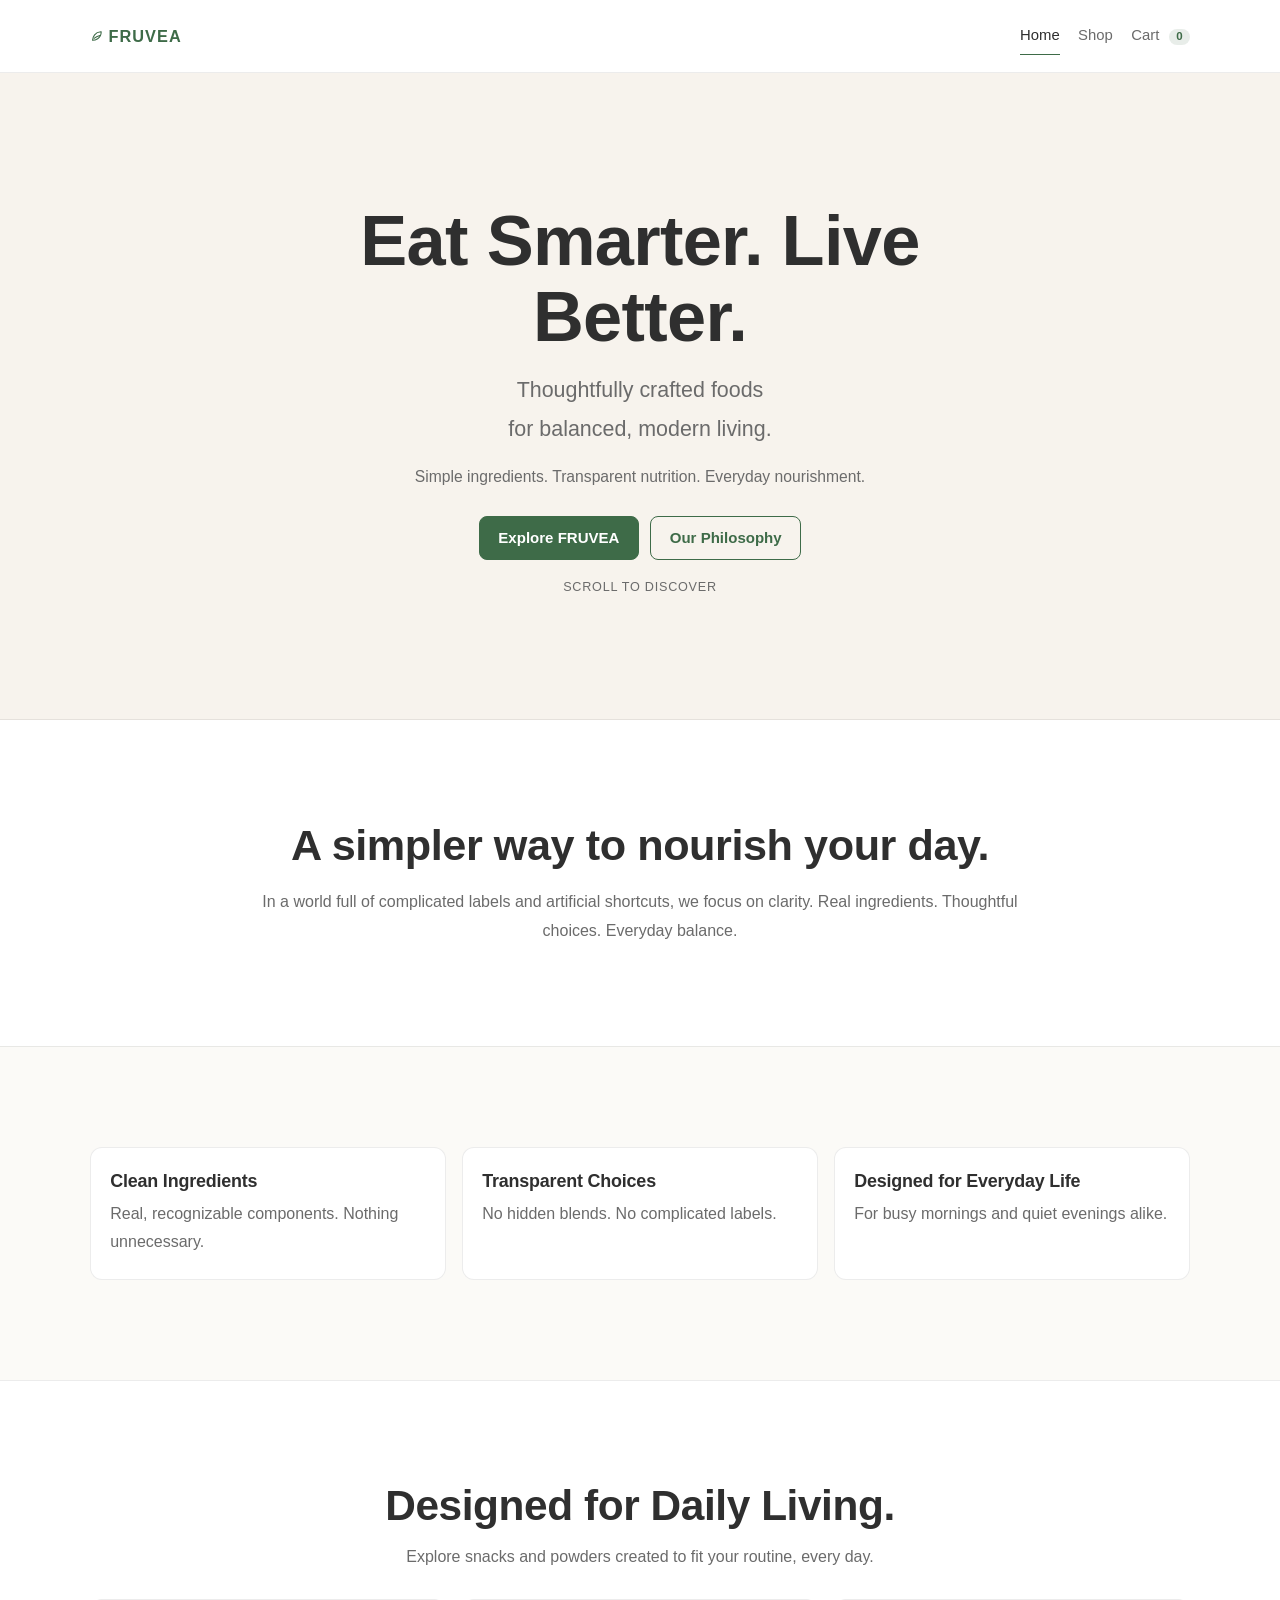
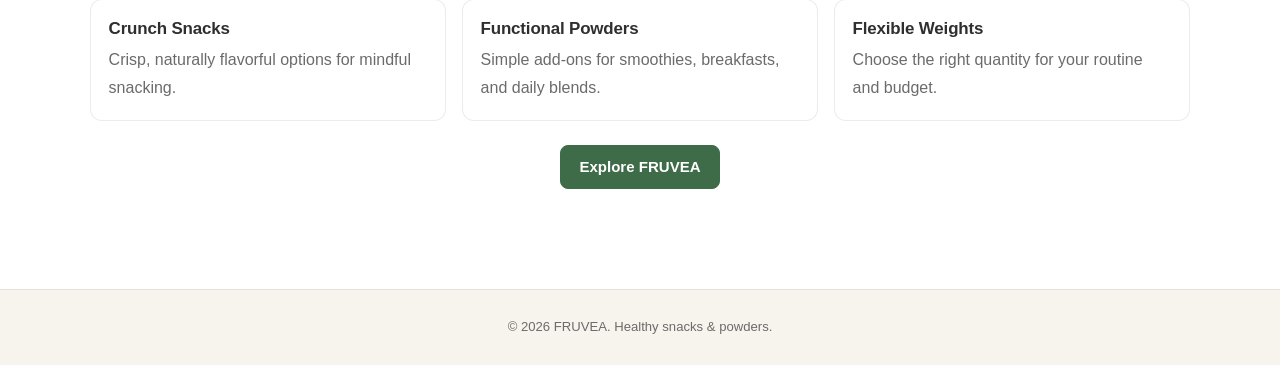
==== index.html @ dc7a6d97 "Added cart system with localStorage, UPI checkout, and WhatsApp order flow" ====
<!DOCTYPE html>
<html lang="en">
<head>
  <meta charset="UTF-8">
  <meta name="viewport" content="width=device-width, initial-scale=1.0">
  <title>FRUVEA | Smart Snacks & Powders</title>
  <link rel="stylesheet" href="css/style.css">
</head>
<body class="home-page">
  <header class="site-header">
    <div class="container header-inner">
      <a class="brand" href="index.html" aria-label="FRUVEA home">
        <div class="logo">
          <svg class="logo-leaf" viewBox="0 0 24 24" aria-hidden="true" focusable="false">
            <path d="M19 5c-5.2.3-8.6 2.3-10.9 5.3-2.6 3.4-3.6 7.5-3.6 9.7 1.8 0 5.7-.6 9.1-2.8 3.8-2.4 6.2-6.3 6.2-12.2z"></path>
            <path d="M7.2 16.5c2.8-2.2 6.2-3.8 10.1-4.9"></path>
          </svg>
          <span class="logo-text">FRUVEA</span>
        </div>
      </a>
      <nav class="site-nav" aria-label="Main navigation">
        <a class="nav-link is-active" href="index.html">Home</a>
        <a class="nav-link" href="shop.html">Shop</a>
        <a class="nav-link" href="cart.html">Cart <span class="cart-count" data-cart-count>0</span></a>
      </nav>
    </div>
  </header>

  <main>
    <section class="home-hero">
      <div class="container home-hero-inner">
        <h1>Eat Smarter. Live Better.</h1>
        <p class="home-hero-subtext">
          Thoughtfully crafted foods
          <br>
          for balanced, modern living.
        </p>
        <p class="home-hero-micro">
          Simple ingredients. Transparent nutrition. Everyday nourishment.
        </p>
        <div class="hero-actions">
          <a class="btn btn-primary" href="shop.html">Explore FRUVEA</a>
          <a class="btn btn-secondary" href="#philosophy">Our Philosophy</a>
        </div>
        <p class="scroll-cue">Scroll to discover</p>
      </div>
    </section>

    <section id="philosophy" class="philosophy-section">
      <div class="container">
        <div class="philosophy-inner">
          <h2>A simpler way to nourish your day.</h2>
          <p>
            In a world full of complicated labels and artificial shortcuts,
            we focus on clarity. Real ingredients. Thoughtful choices.
            Everyday balance.
          </p>
        </div>
      </div>
    </section>

    <section class="pillars-section">
      <div class="container">
        <div class="pillars-grid">
          <article class="pillar-item">
            <h3>Clean Ingredients</h3>
            <p>Real, recognizable components. Nothing unnecessary.</p>
          </article>
          <article class="pillar-item">
            <h3>Transparent Choices</h3>
            <p>No hidden blends. No complicated labels.</p>
          </article>
          <article class="pillar-item">
            <h3>Designed for Everyday Life</h3>
            <p>For busy mornings and quiet evenings alike.</p>
          </article>
        </div>
      </div>
    </section>

    <section class="home-product-preview">
      <div class="container">
        <div class="preview-heading">
          <h2>Designed for Daily Living.</h2>
          <p>Explore snacks and powders created to fit your routine, every day.</p>
        </div>
        <div class="preview-grid">
          <article class="preview-item">
            <h3>Crunch Snacks</h3>
            <p>Crisp, naturally flavorful options for mindful snacking.</p>
          </article>
          <article class="preview-item">
            <h3>Functional Powders</h3>
            <p>Simple add-ons for smoothies, breakfasts, and daily blends.</p>
          </article>
          <article class="preview-item">
            <h3>Flexible Weights</h3>
            <p>Choose the right quantity for your routine and budget.</p>
          </article>
        </div>
        <div class="preview-cta">
          <a class="btn btn-primary" href="shop.html">Explore FRUVEA</a>
        </div>
      </div>
    </section>
  </main>

  <footer class="site-footer">
    <div class="container">
      <p>&copy; 2026 FRUVEA. Healthy snacks & powders.</p>
    </div>
  </footer>
  <script src="js/cart-count.js" defer></script>
</body>
</html>
---- css/style.css ----
:root {
  --primary-green: #3E6B48;
  --accent-orange: #D88C4A;
  --background-soft: #F7F3ED;
  --text-dark: #2F2F2F;
  --text-light: #6B6B6B;
  --max-width: 1100px;
  --section-padding: 100px 20px;

  --surface: #FFFFFF;
  --border-soft: rgba(47, 47, 47, 0.14);
  --border-faint: rgba(47, 47, 47, 0.09);
}

* {
  box-sizing: border-box;
  margin: 0;
  padding: 0;
}

html {
  scroll-behavior: smooth;
}

body {
  background: var(--surface);
  color: var(--text-dark);
  font-family: "Avenir Next", "Nunito Sans", "Segoe UI", sans-serif;
  line-height: 1.72;
}

a {
  color: inherit;
  text-decoration: none;
}

img {
  display: block;
  max-width: 100%;
}

h1,
h2,
h3 {
  color: var(--text-dark);
  font-weight: 600;
  letter-spacing: -0.01em;
  line-height: 1.2;
}

p {
  color: var(--text-light);
}

h1 + p,
h2 + p,
h3 + p {
  margin-top: 0.75rem;
}

.container {
  margin: 0 auto;
  width: min(var(--max-width), calc(100% - 40px));
}

.site-header {
  background: #FFFFFF;
  border-bottom: 1px solid var(--border-faint);
  position: sticky;
  top: 0;
  z-index: 100;
}

.header-inner {
  align-items: center;
  display: flex;
  justify-content: space-between;
  min-height: 72px;
}

.brand {
  align-items: center;
  color: var(--primary-green);
  display: inline-flex;
  flex-shrink: 0;
  white-space: nowrap;
}

.logo {
  align-items: center;
  color: var(--primary-green);
  display: inline-flex;
  gap: 5px;
}

.logo-leaf {
  fill: none;
  height: 0.85em;
  stroke: currentColor;
  stroke-linecap: round;
  stroke-linejoin: round;
  stroke-width: 1.9;
  width: 0.85em;
}

.logo-text {
  color: var(--primary-green);
  font-family: "Avenir Next", "Nunito Sans", "Segoe UI", sans-serif;
  font-size: 1.02rem;
  font-weight: 600;
  letter-spacing: 1px;
  line-height: 1;
}

.site-nav {
  align-items: center;
  display: flex;
  gap: 1.15rem;
  white-space: nowrap;
}

.nav-link {
  color: var(--text-light);
  font-size: 0.93rem;
  font-weight: 500;
  padding: 0.25rem 0;
  position: relative;
  transition: color 0.2s ease;
}

.nav-link::after {
  background: var(--primary-green);
  bottom: -0.16rem;
  content: "";
  height: 1px;
  left: 0;
  position: absolute;
  transform: scaleX(0);
  transform-origin: left;
  transition: transform 0.2s ease;
  width: 100%;
}

.nav-link:hover,
.nav-link.is-active {
  color: var(--text-dark);
}

.nav-link:hover::after,
.nav-link.is-active::after {
  transform: scaleX(1);
}

.cart-count {
  align-items: center;
  background: rgba(62, 107, 72, 0.12);
  border-radius: 999px;
  color: var(--primary-green);
  display: inline-flex;
  font-size: 0.72rem;
  font-weight: 600;
  justify-content: center;
  line-height: 1;
  margin-left: 0.34rem;
  min-width: 1.32rem;
  padding: 0.16rem 0.38rem;
}

.nav-link:hover .cart-count,
.nav-link.is-active .cart-count {
  background: var(--primary-green);
  color: #FFFFFF;
}

.btn {
  align-items: center;
  border: 1px solid transparent;
  border-radius: 8px;
  cursor: pointer;
  display: inline-flex;
  font-size: 0.94rem;
  font-weight: 600;
  justify-content: center;
  line-height: 1.2;
  min-height: 44px;
  padding: 0.7rem 1.15rem;
  transition: background-color 0.2s ease, border-color 0.2s ease, color 0.2s ease;
}

.btn-primary {
  background: var(--primary-green);
  border-color: var(--primary-green);
  color: #FFFFFF;
}

.btn-primary:hover {
  background: #345A3E;
  border-color: #345A3E;
}

.btn-secondary {
  background: transparent;
  border-color: var(--primary-green);
  color: var(--primary-green);
}

.btn-secondary:hover {
  background: rgba(62, 107, 72, 0.08);
}

.btn:focus-visible,
.filter-btn:focus-visible,
.weight-select:focus-visible {
  outline: 2px solid rgba(216, 140, 74, 0.45);
  outline-offset: 2px;
}

.home-page .home-hero,
.home-page .philosophy-section,
.home-page .pillars-section,
.home-page .home-product-preview,
.shop-section,
.product-section {
  padding: var(--section-padding);
}

.home-page .home-hero {
  background: var(--background-soft);
  border-bottom: 1px solid var(--border-faint);
  padding-bottom: 120px;
  padding-top: 130px;
}

.home-page .home-hero-inner {
  margin: 0 auto;
  max-width: 760px;
  text-align: center;
}

.home-page .home-hero h1 {
  font-size: clamp(2.2rem, 6vw, 4.4rem);
  line-height: 1.08;
}

.home-page .home-hero-subtext {
  font-size: clamp(1.04rem, 2.2vw, 1.34rem);
  line-height: 1.8;
  margin: 1rem auto 0;
  max-width: 36ch;
}

.home-page .home-hero-micro {
  font-size: 0.98rem;
  line-height: 1.78;
  margin: 0.95rem auto 0;
  max-width: 58ch;
}

.home-page .hero-actions {
  display: flex;
  gap: 0.72rem;
  justify-content: center;
  margin-top: 1.55rem;
}

.home-page .scroll-cue {
  color: var(--text-light);
  font-size: 0.79rem;
  letter-spacing: 0.06em;
  margin-top: 1.05rem;
  text-transform: uppercase;
}

.home-page .philosophy-section {
  background: #FFFFFF;
}

.home-page .philosophy-inner {
  margin: 0 auto;
  max-width: 760px;
  text-align: center;
}

.home-page .philosophy-inner h2 {
  font-size: clamp(1.7rem, 3.8vw, 2.7rem);
}

.home-page .philosophy-inner p {
  line-height: 1.85;
  margin-top: 0.95rem;
}

.home-page .pillars-section {
  background: #FBFAF7;
  border-top: 1px solid var(--border-faint);
}

.home-page .pillars-grid {
  display: grid;
  gap: 1rem;
  grid-template-columns: 1fr;
}

.home-page .pillar-item {
  background: #FFFFFF;
  border: 1px solid var(--border-faint);
  border-radius: 12px;
  padding: 1.45rem 1.2rem;
}

.home-page .pillar-item h3 {
  font-size: 1.12rem;
}

.home-page .pillar-item p {
  line-height: 1.75;
  margin-top: 0.45rem;
}

.home-page .home-product-preview {
  background: #FFFFFF;
  border-top: 1px solid var(--border-faint);
}

.home-page .preview-heading {
  margin: 0 auto;
  max-width: 720px;
  text-align: center;
}

.home-page .preview-heading h2 {
  font-size: clamp(1.75rem, 4vw, 2.65rem);
}

.home-page .preview-heading p {
  line-height: 1.78;
  margin-top: 0.72rem;
}

.home-page .preview-grid {
  display: grid;
  gap: 1rem;
  margin-top: 1.7rem;
}

.home-page .preview-item {
  background: #FFFFFF;
  border: 1px solid var(--border-faint);
  border-radius: 12px;
  padding: 1.2rem 1.1rem;
}

.home-page .preview-item h3 {
  font-size: 1.06rem;
}

.home-page .preview-item p {
  line-height: 1.72;
  margin-top: 0.42rem;
}

.home-page .preview-cta {
  display: flex;
  justify-content: center;
  margin-top: 1.5rem;
}

.page-hero {
  background: var(--background-soft);
  border-bottom: 1px solid var(--border-faint);
  padding: 80px 20px 56px;
}

.page-hero h1 {
  font-size: clamp(1.95rem, 4vw, 2.85rem);
}

.page-hero p {
  line-height: 1.75;
  margin-top: 0.7rem;
  max-width: 58ch;
}

.shop-section {
  padding-top: 72px;
}

.filter-row {
  display: flex;
  flex-wrap: wrap;
  gap: 0.75rem;
  margin-bottom: 1.9rem;
}

.filter-btn {
  background: #FFFFFF;
  border: 1px solid var(--border-soft);
  border-radius: 8px;
  color: var(--text-dark);
  cursor: pointer;
  font-family: inherit;
  font-size: 0.9rem;
  font-weight: 500;
  min-height: 42px;
  padding: 0.5rem 0.92rem;
  transition: background-color 0.2s ease, border-color 0.2s ease, color 0.2s ease,
    transform 0.2s ease;
}

.filter-btn:hover {
  border-color: rgba(62, 107, 72, 0.36);
  color: var(--primary-green);
  transform: translateY(-1px);
}

.filter-btn.is-active {
  background: var(--primary-green);
  border-color: var(--primary-green);
  color: #FFFFFF;
}

.product-grid {
  display: grid;
  gap: 1.35rem;
  grid-template-columns: 1fr;
}

.product-card {
  background: #FFFFFF;
  border: 1px solid var(--border-faint);
  border-radius: 12px;
  display: flex;
  flex-direction: column;
  overflow: hidden;
  transition: border-color 0.2s ease, transform 0.2s ease;
}

.product-card:hover {
  border-color: rgba(62, 107, 72, 0.28);
  transform: translateY(-2px);
}

.product-card img {
  aspect-ratio: 4 / 3;
  object-fit: cover;
  width: 100%;
}

.product-content {
  display: grid;
  gap: 0.72rem;
  padding: 1.25rem;
}

.product-content .btn {
  justify-self: flex-start;
}

.badge {
  background: rgba(62, 107, 72, 0.12);
  border-radius: 999px;
  color: var(--primary-green);
  display: inline-flex;
  font-size: 0.72rem;
  font-weight: 600;
  justify-self: flex-start;
  letter-spacing: 0.02em;
  padding: 0.22rem 0.56rem;
}

.product-content h2 {
  font-size: 1.16rem;
}

.product-note {
  font-size: 0.94rem;
  line-height: 1.65;
}

.product-section {
  padding-top: 72px;
}

.product-detail-wrap {
  min-height: 260px;
}

.product-detail {
  background: #FFFFFF;
  border: 1px solid var(--border-faint);
  border-radius: 14px;
  display: grid;
  overflow: hidden;
}

.product-detail-image {
  aspect-ratio: 5 / 4;
  object-fit: cover;
  width: 100%;
}

.product-detail-content {
  display: grid;
  gap: 1.05rem;
  padding: 1.8rem;
}

.product-detail-content h1 {
  font-size: clamp(1.65rem, 4vw, 2.3rem);
}

.product-description,
.product-reference {
  line-height: 1.75;
}

.product-reference {
  font-size: 0.92rem;
}

.field-label {
  color: var(--text-dark);
  font-size: 0.92rem;
  font-weight: 600;
}

.weight-select {
  appearance: none;
  background:
    linear-gradient(45deg, transparent 50%, var(--primary-green) 50%) calc(100% - 16px)
      calc(50% + 1px) / 6px 6px no-repeat,
    linear-gradient(135deg, var(--primary-green) 50%, transparent 50%) calc(100% - 11px)
      calc(50% + 1px) / 6px 6px no-repeat,
    #FFFFFF;
  border: 1px solid var(--border-soft);
  border-radius: 8px;
  color: var(--text-dark);
  font: inherit;
  max-width: 240px;
  min-height: 44px;
  padding: 0.58rem 1.95rem 0.58rem 0.72rem;
}

.quantity-input {
  background: #FFFFFF;
  border: 1px solid var(--border-soft);
  border-radius: 8px;
  color: var(--text-dark);
  font: inherit;
  max-width: 120px;
  min-height: 44px;
  padding: 0.58rem 0.72rem;
}

.weight-select:focus {
  border-color: var(--primary-green);
  outline: none;
}

.quantity-input:focus,
.transaction-input:focus,
.cart-qty-input:focus {
  border-color: var(--primary-green);
  outline: none;
}

.price {
  align-items: center;
  background: rgba(62, 107, 72, 0.1);
  border-radius: 8px;
  color: var(--primary-green);
  display: inline-flex;
  font-size: 1.06rem;
  font-weight: 600;
  justify-self: flex-start;
  margin: 0.35rem 0;
  padding: 0.42rem 0.7rem;
}

.detail-row {
  display: flex;
  flex-wrap: wrap;
  gap: 0.7rem;
  margin-top: 0.15rem;
}

.cart-feedback {
  color: var(--primary-green);
  font-size: 0.84rem;
  min-height: 1.2rem;
}

.empty-state,
.error-state {
  background: #FFFFFF;
  border: 1px dashed var(--border-soft);
  border-radius: 12px;
  color: var(--text-light);
  display: grid;
  gap: 0.9rem;
  padding: 1.25rem;
}

.cart-section {
  padding: 72px 20px 100px;
}

.cart-layout {
  display: grid;
  gap: 1rem;
}

.cart-items {
  display: grid;
  gap: 1rem;
}

.cart-item {
  background: #FFFFFF;
  border: 1px solid var(--border-faint);
  border-radius: 12px;
  display: grid;
  gap: 1rem;
  padding: 1.2rem;
}

.cart-item-info h3 {
  font-size: 1.1rem;
}

.cart-item-info p {
  line-height: 1.68;
  margin-top: 0.34rem;
}

.cart-item-controls {
  display: grid;
  gap: 0.62rem;
  justify-items: flex-start;
}

.cart-qty-input {
  background: #FFFFFF;
  border: 1px solid var(--border-soft);
  border-radius: 8px;
  color: var(--text-dark);
  font: inherit;
  min-height: 42px;
  padding: 0.5rem 0.66rem;
  width: 96px;
}

.cart-item-total {
  color: var(--text-dark);
}

.cart-remove-btn {
  min-height: 40px;
}

.cart-summary-card {
  background: #FFFFFF;
  border: 1px solid var(--border-faint);
  border-radius: 12px;
  display: grid;
  gap: 0.95rem;
  padding: 1.2rem;
}

.cart-summary-card h2 {
  font-size: 1.2rem;
}

.summary-row {
  align-items: center;
  color: var(--text-dark);
  display: flex;
  justify-content: space-between;
}

.total-row {
  border-top: 1px solid var(--border-faint);
  margin-top: 0.2rem;
  padding-top: 0.8rem;
}

.payment-section {
  border-top: 1px solid var(--border-faint);
  display: grid;
  gap: 0.74rem;
  margin-top: 0.1rem;
  padding-top: 0.9rem;
}

.payment-section h3 {
  font-size: 1.05rem;
}

.amount-to-pay strong,
.upi-id-line span {
  color: var(--primary-green);
}

.transaction-input {
  background: #FFFFFF;
  border: 1px solid var(--border-soft);
  border-radius: 8px;
  color: var(--text-dark);
  font: inherit;
  min-height: 44px;
  padding: 0.58rem 0.72rem;
  width: 100%;
}

.payment-actions {
  display: grid;
  gap: 0.62rem;
}

.payment-feedback {
  color: var(--primary-green);
  font-size: 0.84rem;
  min-height: 1.2rem;
}

.site-footer {
  background: var(--background-soft);
  border-top: 1px solid var(--border-faint);
  padding: 26px 0;
}

.site-footer p {
  color: var(--text-light);
  font-size: 0.82rem;
  text-align: center;
}

@media (min-width: 760px) {
  .home-page .pillars-grid,
  .home-page .preview-grid {
    grid-template-columns: repeat(3, minmax(0, 1fr));
  }

  .product-grid {
    grid-template-columns: repeat(2, minmax(0, 1fr));
  }
}

@media (min-width: 980px) {
  .product-grid {
    grid-template-columns: repeat(3, minmax(0, 1fr));
  }

  .product-detail {
    grid-template-columns: 1fr 1fr;
  }

  .product-detail-image {
    aspect-ratio: auto;
    height: 100%;
  }

  .cart-layout {
    align-items: start;
    grid-template-columns: minmax(0, 1.55fr) minmax(280px, 1fr);
  }

  .cart-summary-card {
    position: sticky;
    top: 88px;
  }
}

@media (max-width: 760px) {
  .header-inner {
    min-height: 68px;
  }

  .site-nav {
    gap: 0.64rem;
  }

  .nav-link {
    font-size: 0.89rem;
  }

  .cart-count {
    margin-left: 0.24rem;
    min-width: 1.22rem;
    padding: 0.14rem 0.3rem;
  }

  .home-page .home-hero {
    padding-bottom: 92px;
    padding-top: 108px;
  }

  .home-page .hero-actions {
    align-items: stretch;
    flex-direction: column;
  }

  .home-page .hero-actions .btn {
    width: 100%;
  }

  .page-hero {
    padding-bottom: 44px;
    padding-top: 68px;
  }

  .filter-row {
    flex-wrap: nowrap;
    overflow-x: auto;
    padding-bottom: 0.2rem;
  }

  .filter-btn {
    white-space: nowrap;
  }

  .detail-row {
    flex-direction: column;
  }

  .detail-row .btn {
    width: 100%;
  }

  .weight-select {
    max-width: 100%;
    width: 100%;
  }

  .quantity-input {
    max-width: 100%;
    width: 100%;
  }

  .cart-section {
    padding-bottom: 82px;
    padding-top: 58px;
  }
}

@media (prefers-reduced-motion: reduce) {
  *,
  *::before,
  *::after {
    animation: none !important;
    scroll-behavior: auto !important;
    transition-duration: 0.01ms !important;
    transition-delay: 0ms !important;
  }
}
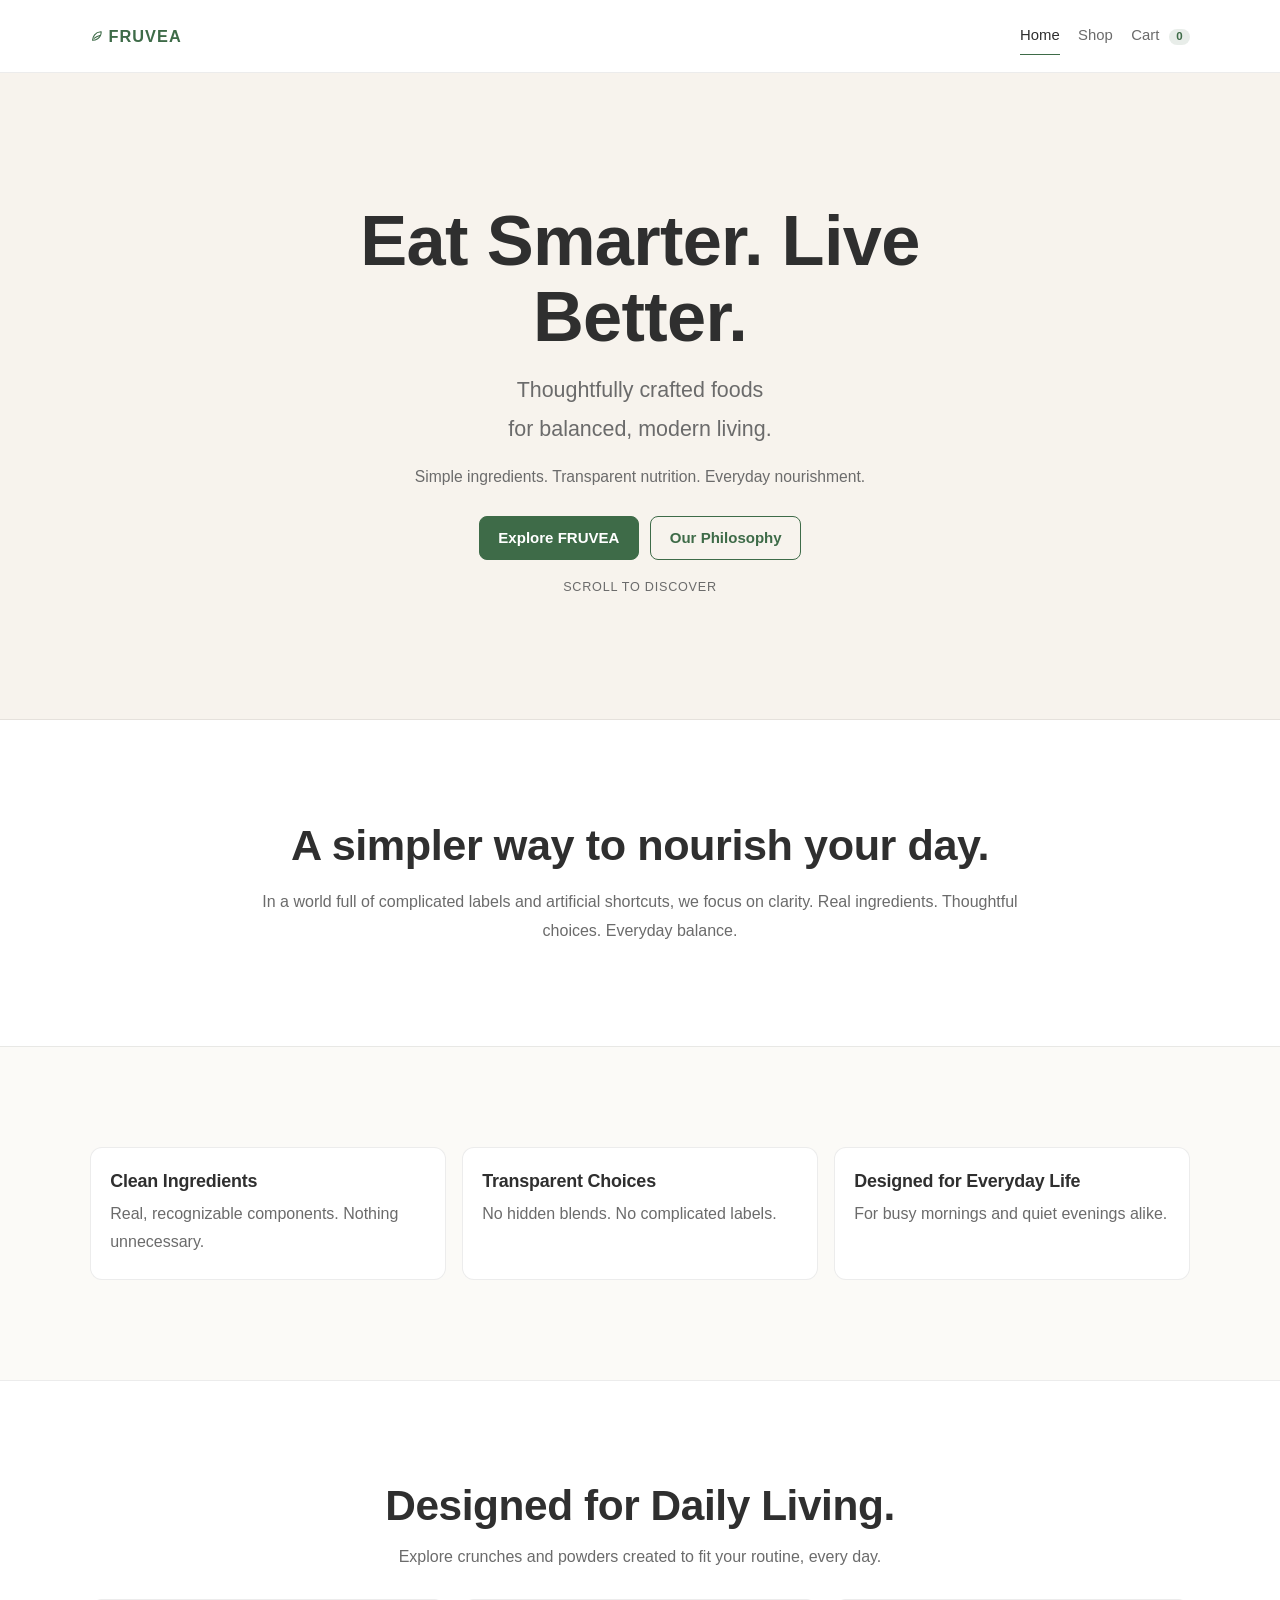
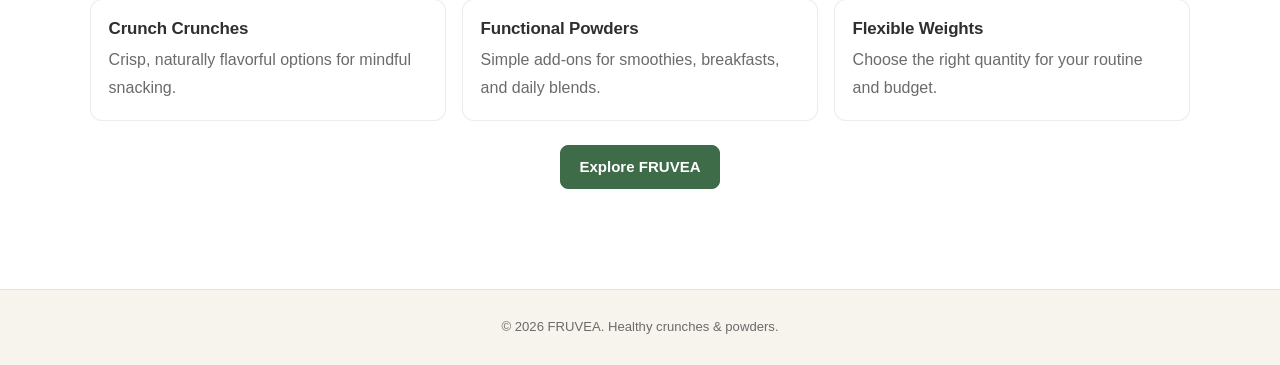
==== commit 4630492e: "Changed snacks to crunches" ====
--- a/index.html
+++ b/index.html
@@ -3,7 +3,7 @@
 <head>
   <meta charset="UTF-8">
   <meta name="viewport" content="width=device-width, initial-scale=1.0">
-  <title>FRUVEA | Smart Snacks & Powders</title>
+  <title>FRUVEA | Smart Crunches & Powders</title>
   <link rel="stylesheet" href="css/style.css">
 </head>
 <body class="home-page">
@@ -82,11 +82,11 @@
       <div class="container">
         <div class="preview-heading">
           <h2>Designed for Daily Living.</h2>
-          <p>Explore snacks and powders created to fit your routine, every day.</p>
+          <p>Explore crunches and powders created to fit your routine, every day.</p>
         </div>
         <div class="preview-grid">
           <article class="preview-item">
-            <h3>Crunch Snacks</h3>
+            <h3>Crunch Crunches</h3>
             <p>Crisp, naturally flavorful options for mindful snacking.</p>
           </article>
           <article class="preview-item">
@@ -107,9 +107,33 @@
 
   <footer class="site-footer">
     <div class="container">
-      <p>&copy; 2026 FRUVEA. Healthy snacks & powders.</p>
+      <p>&copy; 2026 FRUVEA. Healthy crunches & powders.</p>
     </div>
   </footer>
+  <div id="payment-return-overlay" class="payment-return-overlay" hidden>
+    <div class="payment-return-modal" role="dialog" aria-modal="true" aria-labelledby="payment-return-title">
+      <button id="payment-return-close" class="payment-return-close" type="button" aria-label="Close payment confirmation">X</button>
+      <h2 id="payment-return-title">Payment Confirmation</h2>
+      <p>Have you completed the payment?</p>
+      <div id="payment-return-actions" class="payment-return-actions">
+        <button id="payment-return-yes" class="btn btn-primary" type="button">Yes, I Paid</button>
+        <button id="payment-return-issue" class="btn btn-secondary" type="button">Payment Not Working</button>
+        <button id="payment-return-cod" class="btn btn-secondary" type="button">Switch to Cash on Delivery</button>
+      </div>
+      <section id="payment-verification-section" class="payment-verification-section" hidden>
+        <form id="payment-verification-form" class="payment-verification-form">
+          <label class="field-label" for="utr-transaction-id">UTR / Transaction ID</label>
+          <input id="utr-transaction-id" class="payment-verification-input" type="text" required placeholder="Enter UTR / Transaction ID">
+
+          <label class="field-label" for="payment-screenshot">Payment Screenshot (optional)</label>
+          <input id="payment-screenshot" class="payment-screenshot-input" type="file" accept="image/*">
+
+          <button id="payment-verification-submit" class="btn btn-primary" type="submit">Submit</button>
+        </form>
+      </section>
+    </div>
+  </div>
   <script src="js/cart-count.js" defer></script>
+  <script src="js/payment-return-popup.js" defer></script>
 </body>
 </html>
--- a/css/style.css
+++ b/css/style.css
@@ -493,6 +493,71 @@
   overflow: hidden;
 }
 
+.product-detail-media {
+  background: #FBFAF7;
+  display: grid;
+  padding: 1.6rem;
+}
+
+.product-gallery {
+  display: grid;
+  gap: 0.9rem;
+}
+
+.product-gallery-main {
+  background: #FFFFFF;
+  border: 1px solid var(--border-faint);
+  border-radius: 16px;
+  display: grid;
+  min-height: 280px;
+  padding: 1rem;
+  place-items: center;
+}
+
+.product-gallery-image {
+  max-height: 420px;
+  object-fit: contain;
+  width: 100%;
+}
+
+.product-gallery-thumbs {
+  display: grid;
+  gap: 0.65rem;
+  grid-template-columns: repeat(auto-fit, minmax(72px, 1fr));
+}
+
+.thumb-btn {
+  background: #FFFFFF;
+  border: 1px solid var(--border-faint);
+  border-radius: 12px;
+  cursor: pointer;
+  display: grid;
+  padding: 0.45rem;
+  place-items: center;
+  transition: border-color 0.2s ease, box-shadow 0.2s ease, transform 0.2s ease;
+}
+
+.thumb-btn:hover {
+  border-color: rgba(62, 107, 72, 0.35);
+  transform: translateY(-1px);
+}
+
+.thumb-btn.is-active {
+  border-color: rgba(62, 107, 72, 0.65);
+  box-shadow: 0 6px 16px rgba(62, 107, 72, 0.18);
+}
+
+.thumb-btn:focus-visible {
+  outline: 2px solid rgba(216, 140, 74, 0.45);
+  outline-offset: 2px;
+}
+
+.thumb-image {
+  aspect-ratio: 1 / 1;
+  object-fit: contain;
+  width: 100%;
+}
+
 .product-detail-image {
   aspect-ratio: 5 / 4;
   object-fit: cover;
@@ -558,7 +623,6 @@
 }
 
 .quantity-input:focus,
-.transaction-input:focus,
 .cart-qty-input:focus {
   border-color: var(--primary-green);
   outline: none;
@@ -701,7 +765,48 @@
   color: var(--primary-green);
 }
 
-.transaction-input {
+.payment-helper {
+  font-size: 0.84rem;
+}
+
+.qr-fallback {
+  background: #FBFAF7;
+  border: 1px solid var(--border-faint);
+  border-radius: 10px;
+  display: grid;
+  gap: 0.45rem;
+  justify-items: center;
+  padding: 0.9rem;
+}
+
+.upi-qr-image {
+  border: 1px solid var(--border-faint);
+  border-radius: 8px;
+  max-width: 180px;
+  width: min(100%, 180px);
+}
+
+.qr-note {
+  font-size: 0.8rem;
+  margin-top: 0;
+  text-align: center;
+}
+
+.payment-actions {
+  display: grid;
+  gap: 0.62rem;
+}
+
+.checkout-form {
+  border-top: 1px solid var(--border-faint);
+  display: grid;
+  gap: 0.62rem;
+  margin-top: 0.2rem;
+  padding-top: 0.9rem;
+}
+
+.checkout-input,
+.checkout-textarea {
   background: #FFFFFF;
   border: 1px solid var(--border-soft);
   border-radius: 8px;
@@ -712,9 +817,37 @@
   width: 100%;
 }
 
-.payment-actions {
-  display: grid;
-  gap: 0.62rem;
+.checkout-textarea {
+  min-height: 96px;
+  resize: vertical;
+}
+
+.checkout-input:focus,
+.checkout-textarea:focus {
+  border-color: var(--primary-green);
+  outline: none;
+}
+
+.payment-method-group {
+  border: 0;
+  display: grid;
+  gap: 0.38rem;
+  margin: 0.2rem 0 0;
+  padding: 0;
+}
+
+.payment-method-option {
+  align-items: center;
+  display: inline-flex;
+  gap: 0.45rem;
+}
+
+.clear-cart-option {
+  align-items: center;
+  color: var(--text-light);
+  display: inline-flex;
+  font-size: 0.9rem;
+  gap: 0.45rem;
 }
 
 .payment-feedback {
@@ -723,6 +856,132 @@
   min-height: 1.2rem;
 }
 
+.payment-return-overlay[hidden] {
+  display: none;
+}
+
+.payment-return-overlay {
+  align-items: center;
+  backdrop-filter: blur(2px);
+  background: rgba(47, 47, 47, 0.45);
+  display: none;
+  inset: 0;
+  justify-content: center;
+  padding: 20px;
+  position: fixed;
+  z-index: 220;
+}
+
+.payment-return-overlay.is-visible {
+  display: flex;
+}
+
+.payment-return-modal {
+  background: #FFFFFF;
+  border: 1px solid var(--border-faint);
+  border-radius: 14px;
+  box-shadow: 0 18px 42px rgba(47, 47, 47, 0.16);
+  display: grid;
+  gap: 0.88rem;
+  max-width: 420px;
+  padding: 1.2rem;
+  position: relative;
+  width: min(100%, 420px);
+}
+
+.payment-return-modal h2 {
+  font-size: 1.2rem;
+  padding-right: 1.8rem;
+}
+
+.payment-return-modal p {
+  line-height: 1.65;
+  margin-top: 0;
+}
+
+.payment-return-actions {
+  display: grid;
+  gap: 0.62rem;
+}
+
+.payment-return-actions .btn {
+  width: 100%;
+}
+
+.payment-return-close {
+  align-items: center;
+  background: transparent;
+  border: 1px solid transparent;
+  border-radius: 999px;
+  color: var(--text-light);
+  cursor: pointer;
+  display: inline-flex;
+  font-size: 0.9rem;
+  font-weight: 600;
+  height: 26px;
+  justify-content: center;
+  line-height: 1;
+  padding: 0;
+  position: absolute;
+  right: 0.72rem;
+  top: 0.72rem;
+  transition: background-color 0.2s ease, color 0.2s ease;
+  width: 26px;
+}
+
+.payment-return-close:hover {
+  background: rgba(47, 47, 47, 0.08);
+  color: var(--text-dark);
+}
+
+.payment-return-close:focus-visible {
+  outline: 2px solid rgba(216, 140, 74, 0.45);
+  outline-offset: 2px;
+}
+
+.payment-verification-section[hidden] {
+  display: none;
+}
+
+.payment-verification-section {
+  border-top: 1px solid var(--border-faint);
+  margin-top: 0.2rem;
+  padding-top: 0.9rem;
+}
+
+.payment-verification-form {
+  display: grid;
+  gap: 0.62rem;
+}
+
+.payment-verification-input,
+.payment-screenshot-input {
+  background: #FFFFFF;
+  border: 1px solid var(--border-soft);
+  border-radius: 8px;
+  color: var(--text-dark);
+  font: inherit;
+  min-height: 44px;
+  padding: 0.58rem 0.72rem;
+  width: 100%;
+}
+
+.payment-screenshot-input {
+  font-size: 0.9rem;
+  padding: 0.48rem 0.62rem;
+}
+
+.payment-verification-input:focus,
+.payment-screenshot-input:focus {
+  border-color: var(--primary-green);
+  outline: none;
+}
+
+.payment-verification-form .btn {
+  margin-top: 0.2rem;
+  width: 100%;
+}
+
 .site-footer {
   background: var(--background-soft);
   border-top: 1px solid var(--border-faint);
@@ -755,6 +1014,10 @@
     grid-template-columns: 1fr 1fr;
   }
 
+  .product-detail-media {
+    padding: 2rem;
+  }
+
   .product-detail-image {
     aspect-ratio: auto;
     height: 100%;
@@ -837,9 +1100,18 @@
     width: 100%;
   }
 
+  .product-detail-media {
+    padding: 1.2rem;
+  }
+
   .cart-section {
     padding-bottom: 82px;
     padding-top: 58px;
+  }
+
+  .payment-return-modal {
+    border-radius: 12px;
+    padding: 1rem;
   }
 }
 
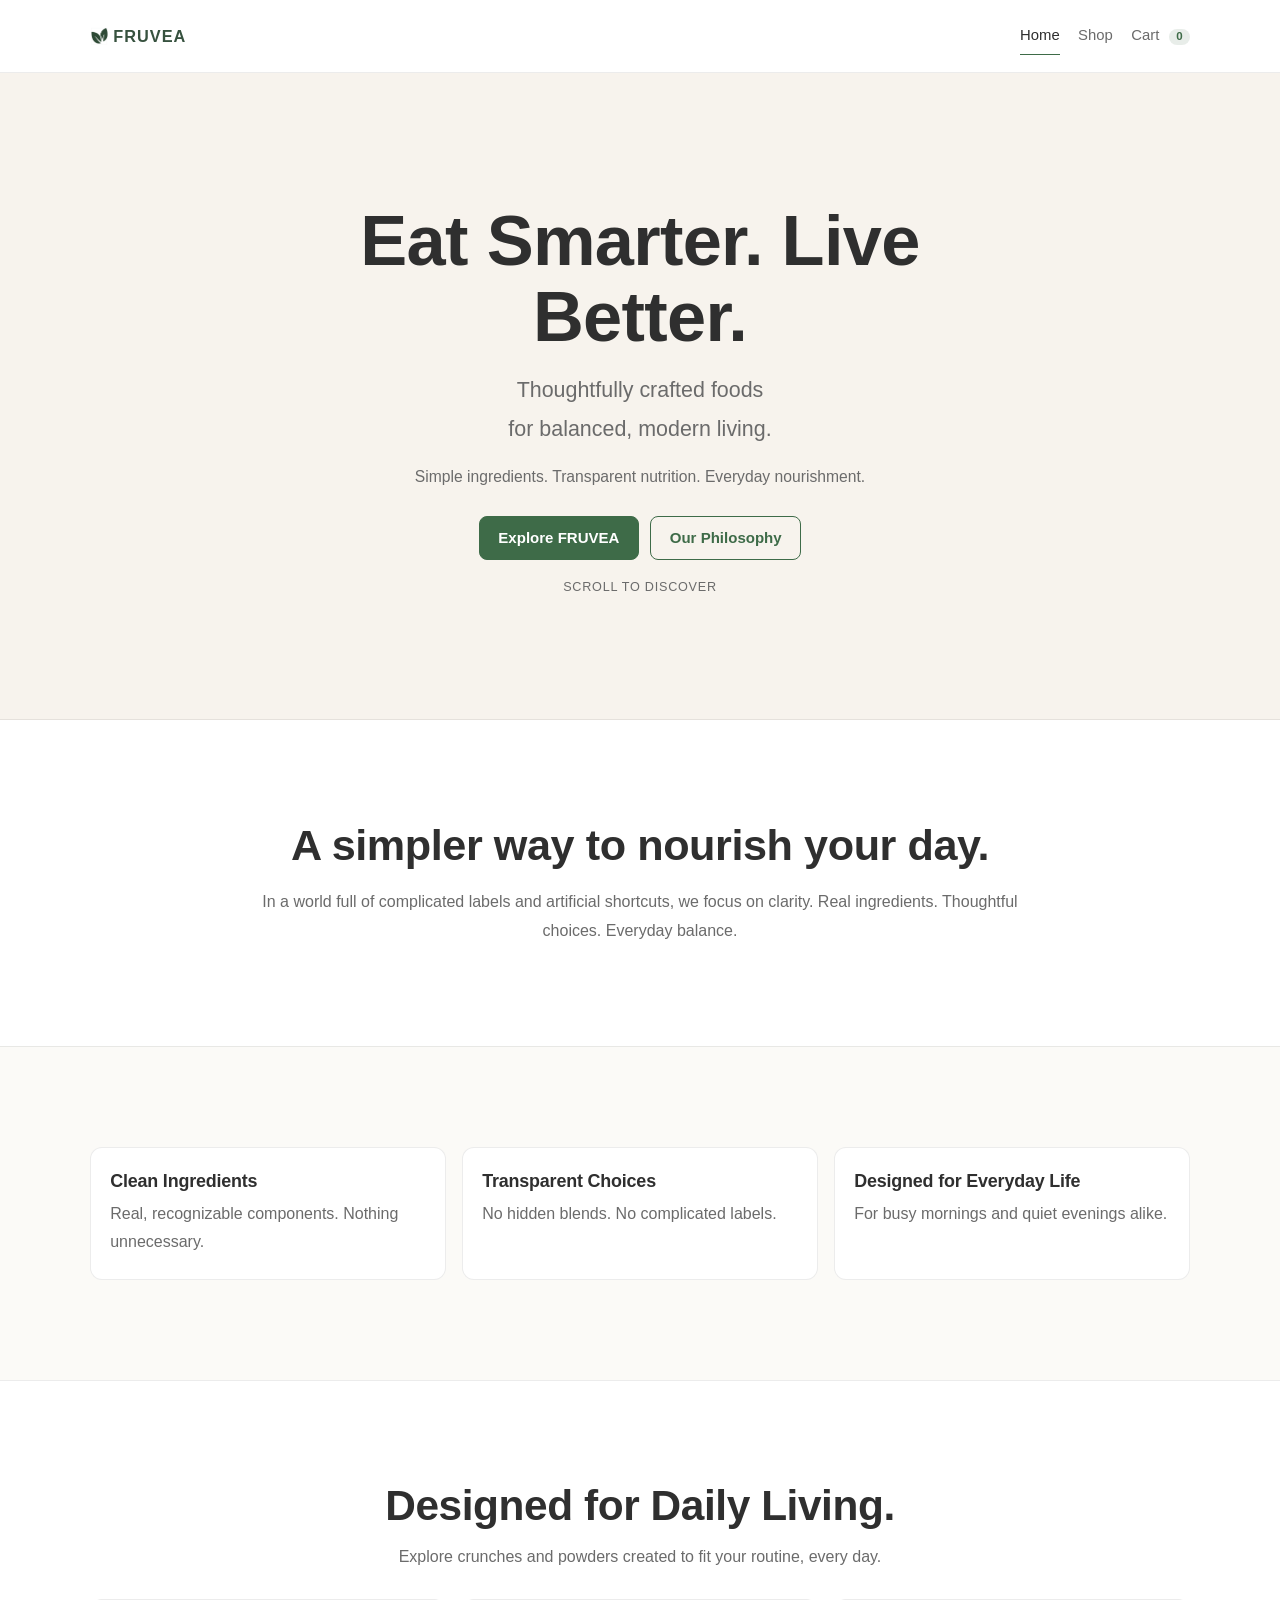
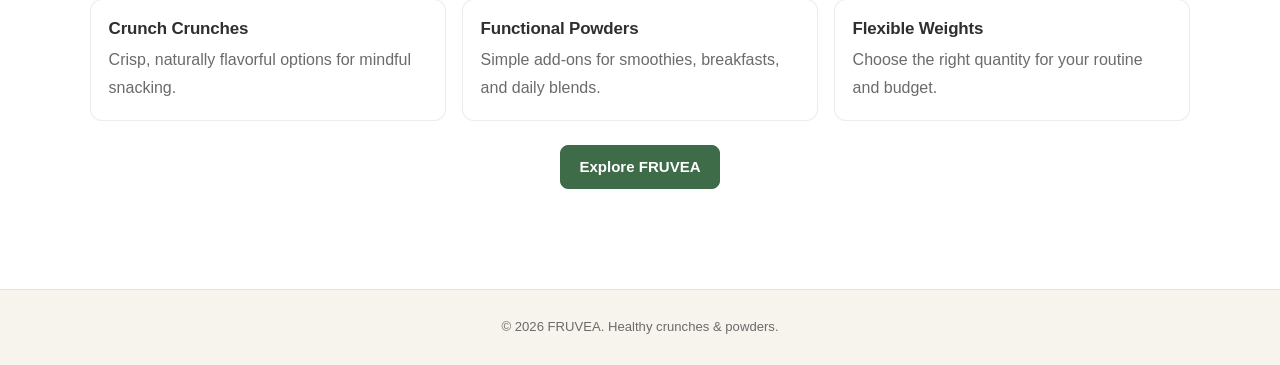
==== commit 84de139c: "Changed the logo design" ====
--- a/index.html
+++ b/index.html
@@ -11,10 +11,7 @@
     <div class="container header-inner">
       <a class="brand" href="index.html" aria-label="FRUVEA home">
         <div class="logo">
-          <svg class="logo-leaf" viewBox="0 0 24 24" aria-hidden="true" focusable="false">
-            <path d="M19 5c-5.2.3-8.6 2.3-10.9 5.3-2.6 3.4-3.6 7.5-3.6 9.7 1.8 0 5.7-.6 9.1-2.8 3.8-2.4 6.2-6.3 6.2-12.2z"></path>
-            <path d="M7.2 16.5c2.8-2.2 6.2-3.8 10.1-4.9"></path>
-          </svg>
+          <img class="logo-leaf" src="assets/images/leaf-logo.png" alt="" aria-hidden="true" decoding="async">
           <span class="logo-text">FRUVEA</span>
         </div>
       </a>
--- a/css/style.css
+++ b/css/style.css
@@ -1,5 +1,6 @@
 :root {
   --primary-green: #3E6B48;
+  --logo-green: #37523F;
   --accent-orange: #D88C4A;
   --background-soft: #F7F3ED;
   --text-dark: #2F2F2F;
@@ -80,7 +81,7 @@
 
 .brand {
   align-items: center;
-  color: var(--primary-green);
+  color: var(--logo-green);
   display: inline-flex;
   flex-shrink: 0;
   white-space: nowrap;
@@ -88,23 +89,19 @@
 
 .logo {
   align-items: center;
-  color: var(--primary-green);
+  color: var(--logo-green);
   display: inline-flex;
   gap: 5px;
 }
 
 .logo-leaf {
-  fill: none;
-  height: 0.85em;
-  stroke: currentColor;
-  stroke-linecap: round;
-  stroke-linejoin: round;
-  stroke-width: 1.9;
-  width: 0.85em;
+  display: block;
+  height: 1.1em;
+  width: auto;
 }
 
 .logo-text {
-  color: var(--primary-green);
+  color: var(--logo-green);
   font-family: "Avenir Next", "Nunito Sans", "Segoe UI", sans-serif;
   font-size: 1.02rem;
   font-weight: 600;
@@ -438,6 +435,11 @@
 .product-card:hover {
   border-color: rgba(62, 107, 72, 0.28);
   transform: translateY(-2px);
+}
+
+.product-card:focus-visible {
+  outline: 2px solid rgba(216, 140, 74, 0.45);
+  outline-offset: 3px;
 }
 
 .product-card img {
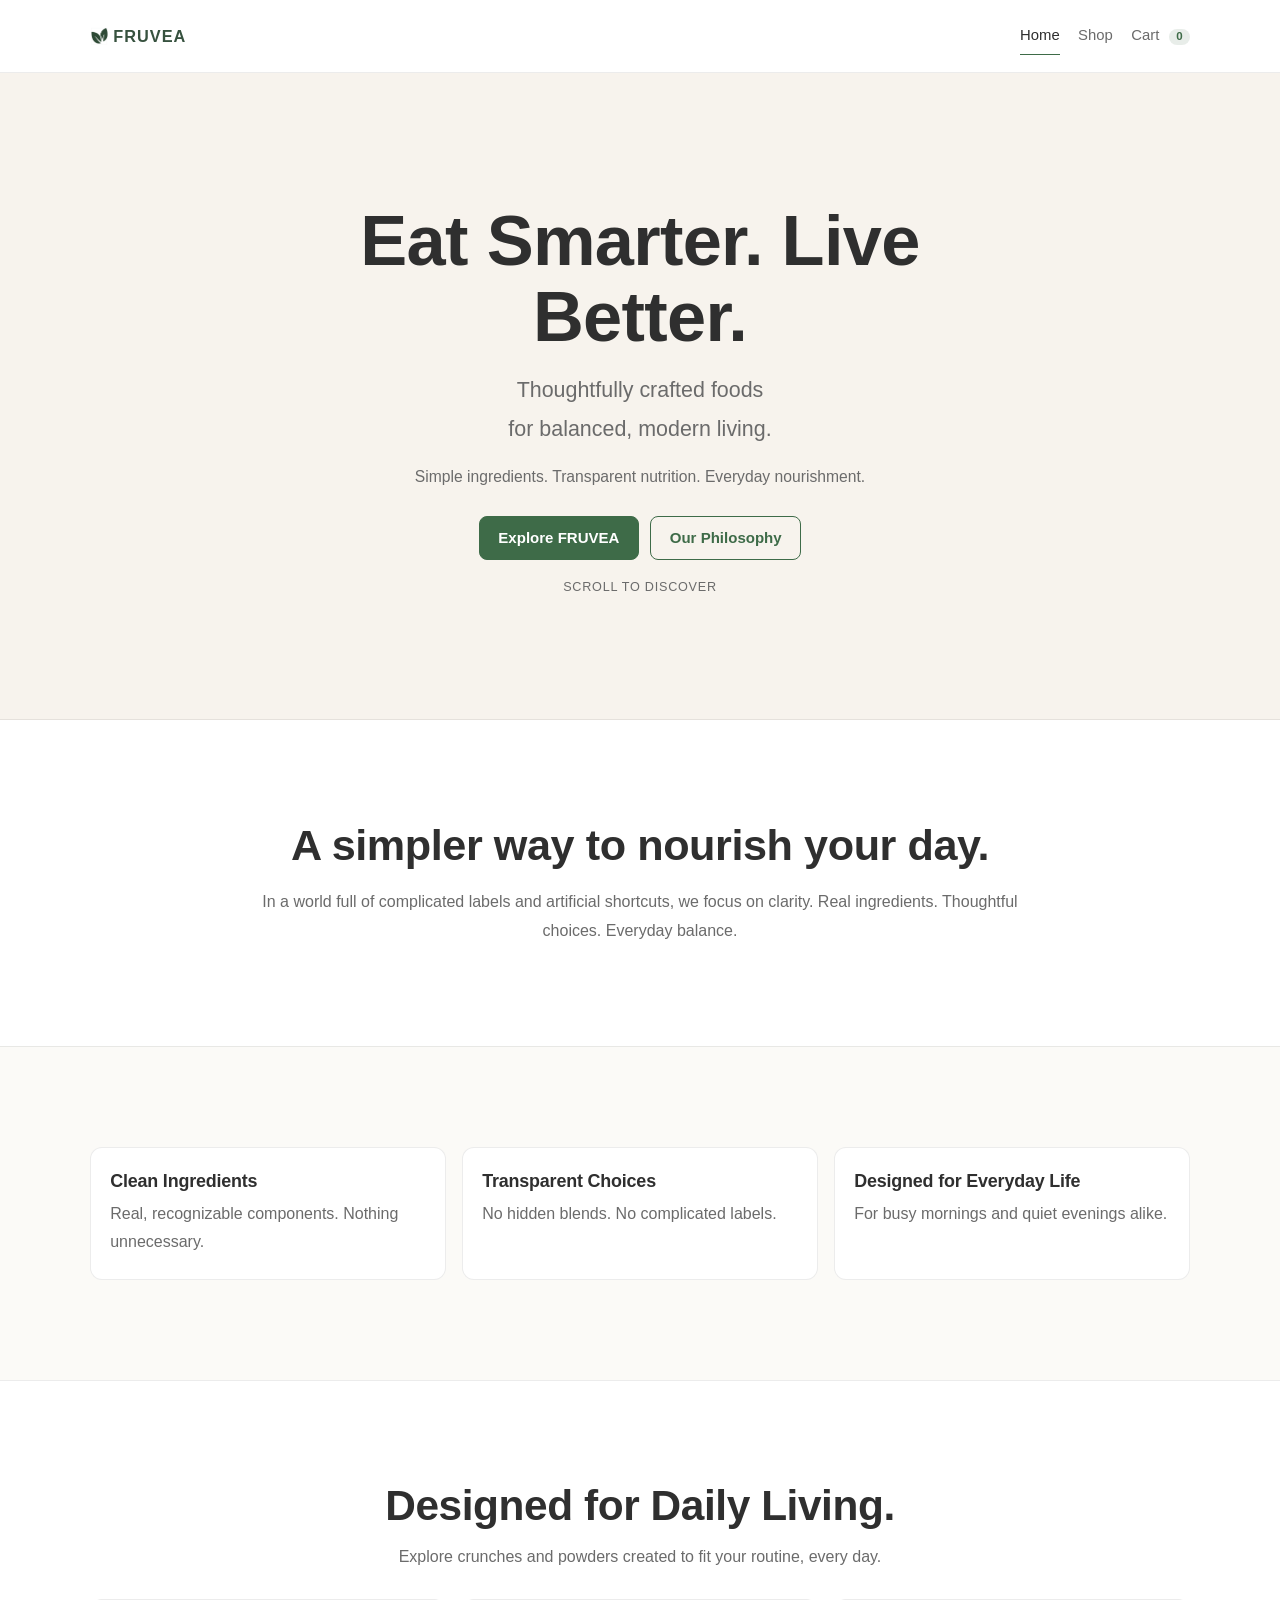
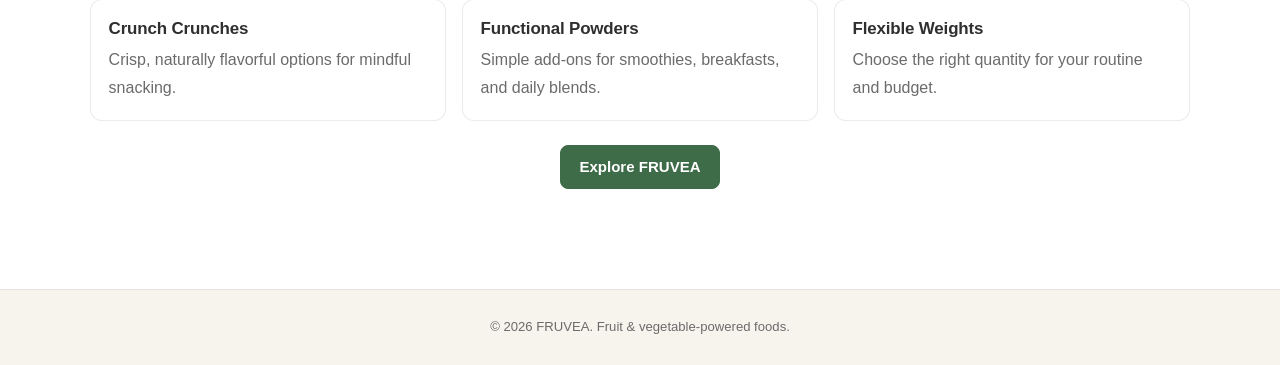
==== commit a00d0b2f: "replacing Healthy crunches & powders. with © 2026 FRUVEA Fruit & vegetable-powered foods." ====
--- a/index.html
+++ b/index.html
@@ -104,7 +104,7 @@
 
   <footer class="site-footer">
     <div class="container">
-      <p>&copy; 2026 FRUVEA. Healthy crunches & powders.</p>
+      <p>&copy; 2026 FRUVEA. Fruit & vegetable-powered foods.</p>
     </div>
   </footer>
   <div id="payment-return-overlay" class="payment-return-overlay" hidden>
--- a/css/style.css
+++ b/css/style.css
@@ -523,9 +523,9 @@
 }
 
 .product-gallery-thumbs {
-  display: grid;
+  display: flex;
+  flex-wrap: wrap;
   gap: 0.65rem;
-  grid-template-columns: repeat(auto-fit, minmax(72px, 1fr));
 }
 
 .thumb-btn {
@@ -534,6 +534,7 @@
   border-radius: 12px;
   cursor: pointer;
   display: grid;
+  flex: 0 0 72px;
   padding: 0.45rem;
   place-items: center;
   transition: border-color 0.2s ease, box-shadow 0.2s ease, transform 0.2s ease;
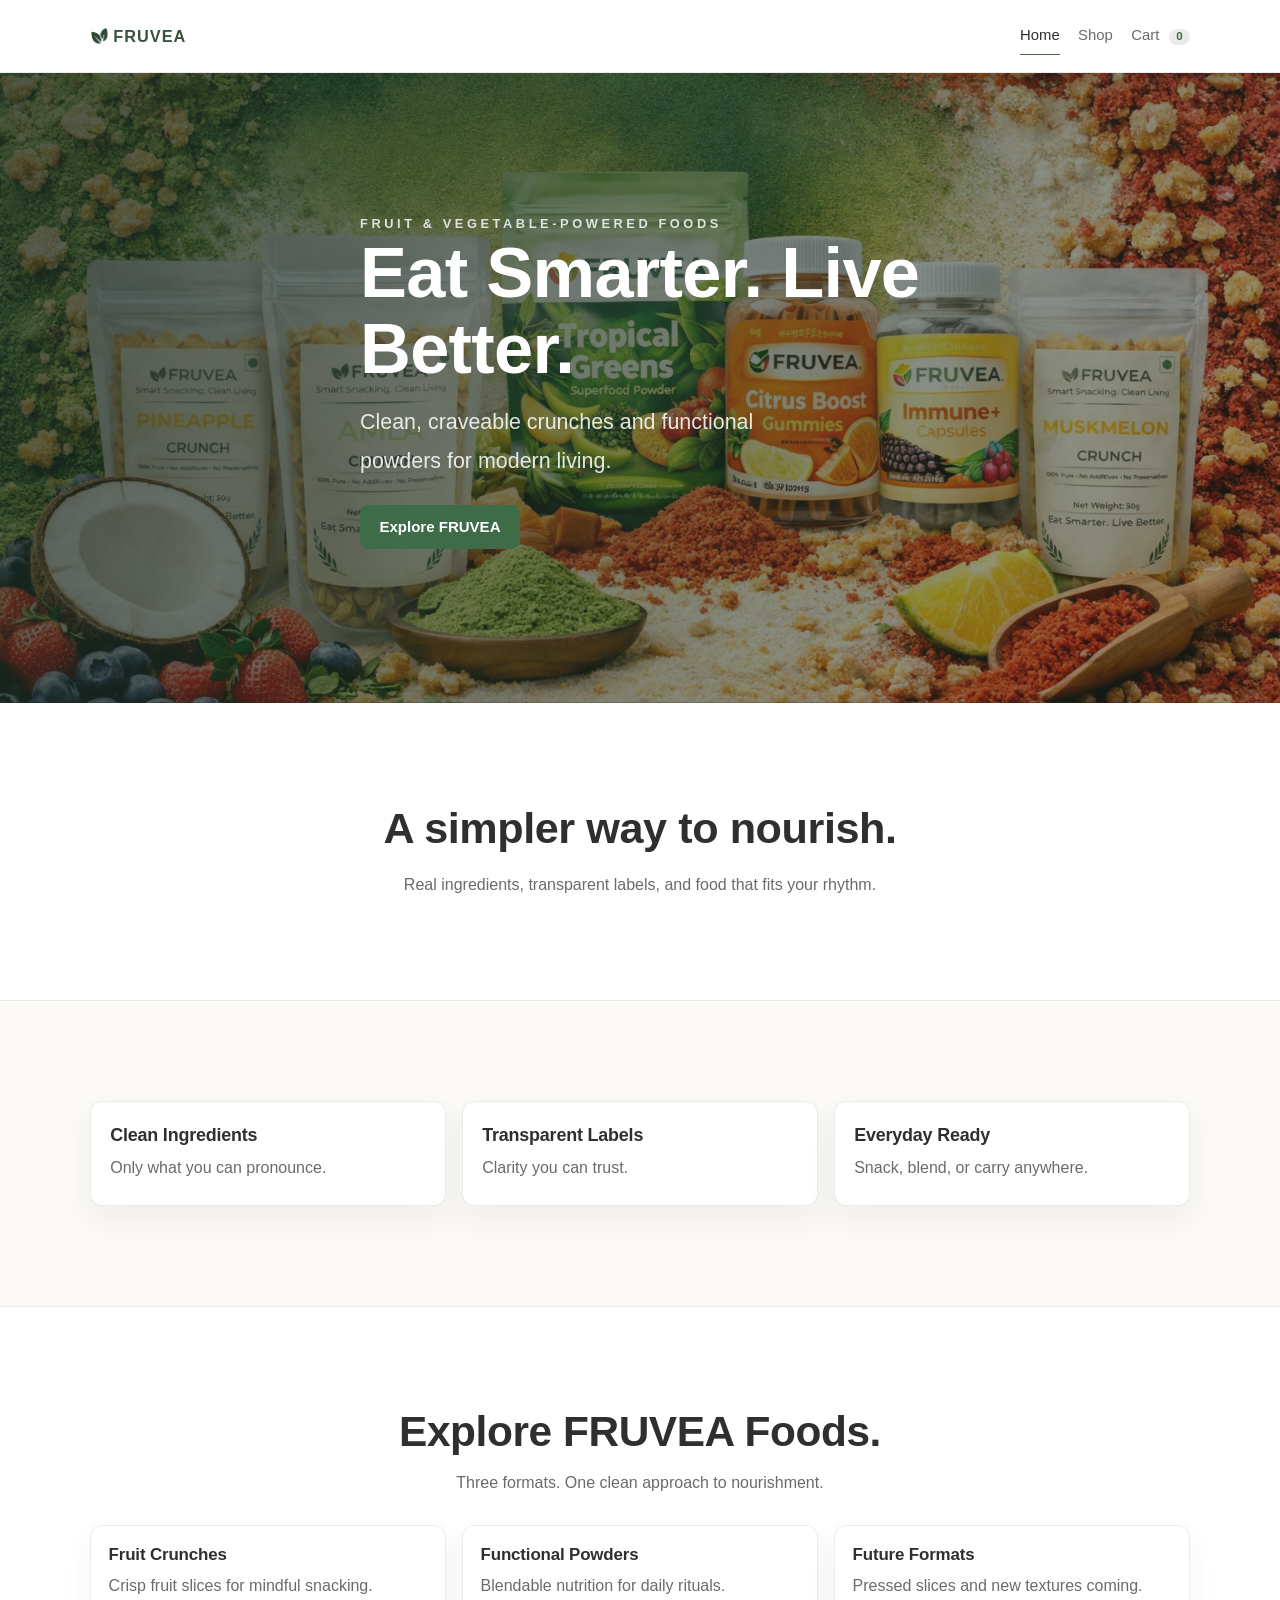
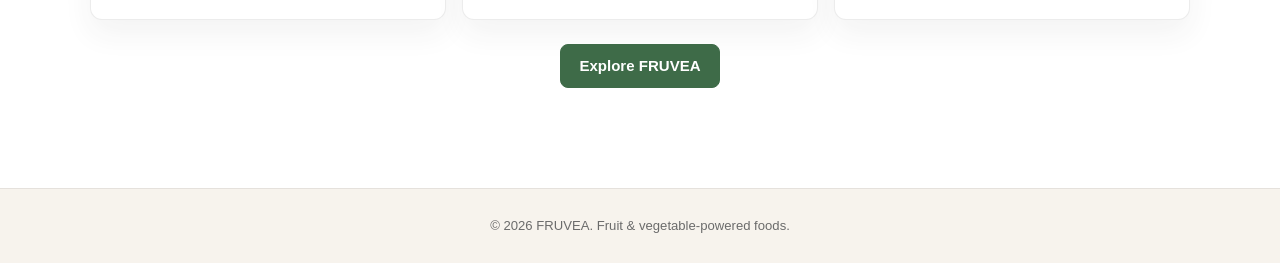
==== commit 3829c029: "muskmelon ingredient angle added" ====
--- a/index.html
+++ b/index.html
@@ -25,33 +25,24 @@
 
   <main>
     <section class="home-hero">
-      <div class="container home-hero-inner">
+      <div class="container home-hero-content" data-reveal>
+        <p class="hero-eyebrow">Fruit & vegetable-powered foods</p>
         <h1>Eat Smarter. Live Better.</h1>
         <p class="home-hero-subtext">
-          Thoughtfully crafted foods
-          <br>
-          for balanced, modern living.
-        </p>
-        <p class="home-hero-micro">
-          Simple ingredients. Transparent nutrition. Everyday nourishment.
+          Clean, craveable crunches and functional powders for modern living.
         </p>
         <div class="hero-actions">
           <a class="btn btn-primary" href="shop.html">Explore FRUVEA</a>
-          <a class="btn btn-secondary" href="#philosophy">Our Philosophy</a>
         </div>
-        <p class="scroll-cue">Scroll to discover</p>
       </div>
     </section>
 
+
     <section id="philosophy" class="philosophy-section">
       <div class="container">
-        <div class="philosophy-inner">
-          <h2>A simpler way to nourish your day.</h2>
-          <p>
-            In a world full of complicated labels and artificial shortcuts,
-            we focus on clarity. Real ingredients. Thoughtful choices.
-            Everyday balance.
-          </p>
+        <div class="philosophy-inner" data-reveal>
+          <h2>A simpler way to nourish.</h2>
+          <p>Real ingredients, transparent labels, and food that fits your rhythm.</p>
         </div>
       </div>
     </section>
@@ -59,17 +50,17 @@
     <section class="pillars-section">
       <div class="container">
         <div class="pillars-grid">
-          <article class="pillar-item">
+          <article class="pillar-item" data-reveal style="--reveal-delay: 0.05s;">
             <h3>Clean Ingredients</h3>
-            <p>Real, recognizable components. Nothing unnecessary.</p>
+            <p>Only what you can pronounce.</p>
           </article>
-          <article class="pillar-item">
-            <h3>Transparent Choices</h3>
-            <p>No hidden blends. No complicated labels.</p>
+          <article class="pillar-item" data-reveal style="--reveal-delay: 0.1s;">
+            <h3>Transparent Labels</h3>
+            <p>Clarity you can trust.</p>
           </article>
-          <article class="pillar-item">
-            <h3>Designed for Everyday Life</h3>
-            <p>For busy mornings and quiet evenings alike.</p>
+          <article class="pillar-item" data-reveal style="--reveal-delay: 0.15s;">
+            <h3>Everyday Ready</h3>
+            <p>Snack, blend, or carry anywhere.</p>
           </article>
         </div>
       </div>
@@ -77,25 +68,25 @@
 
     <section class="home-product-preview">
       <div class="container">
-        <div class="preview-heading">
-          <h2>Designed for Daily Living.</h2>
-          <p>Explore crunches and powders created to fit your routine, every day.</p>
+        <div class="preview-heading" data-reveal>
+          <h2>Explore FRUVEA Foods.</h2>
+          <p>Three formats. One clean approach to nourishment.</p>
         </div>
         <div class="preview-grid">
-          <article class="preview-item">
-            <h3>Crunch Crunches</h3>
-            <p>Crisp, naturally flavorful options for mindful snacking.</p>
+          <article class="preview-item" data-reveal style="--reveal-delay: 0.05s;">
+            <h3>Fruit Crunches</h3>
+            <p>Crisp fruit slices for mindful snacking.</p>
           </article>
-          <article class="preview-item">
+          <article class="preview-item" data-reveal style="--reveal-delay: 0.1s;">
             <h3>Functional Powders</h3>
-            <p>Simple add-ons for smoothies, breakfasts, and daily blends.</p>
+            <p>Blendable nutrition for daily rituals.</p>
           </article>
-          <article class="preview-item">
-            <h3>Flexible Weights</h3>
-            <p>Choose the right quantity for your routine and budget.</p>
+          <article class="preview-item" data-reveal style="--reveal-delay: 0.15s;">
+            <h3>Future Formats</h3>
+            <p>Pressed slices and new textures coming.</p>
           </article>
         </div>
-        <div class="preview-cta">
+        <div class="preview-cta" data-reveal>
           <a class="btn btn-primary" href="shop.html">Explore FRUVEA</a>
         </div>
       </div>
@@ -132,5 +123,6 @@
   </div>
   <script src="js/cart-count.js" defer></script>
   <script src="js/payment-return-popup.js" defer></script>
+  <script src="js/landing-effects.js" defer></script>
 </body>
 </html>
--- a/css/style.css
+++ b/css/style.css
@@ -28,6 +28,12 @@
   color: var(--text-dark);
   font-family: "Avenir Next", "Nunito Sans", "Segoe UI", sans-serif;
   line-height: 1.72;
+}
+
+body.home-page {
+  background: var(--background-soft);
+  background-image: radial-gradient(rgba(47, 47, 47, 0.045) 0.6px, transparent 0.6px);
+  background-size: 24px 24px;
 }
 
 a {
@@ -212,6 +218,18 @@
   outline-offset: 2px;
 }
 
+.reveal-ready [data-reveal] {
+  opacity: 0;
+  transform: translateY(24px);
+  transition: opacity 0.6s ease, transform 0.6s ease;
+  transition-delay: var(--reveal-delay, 0s);
+}
+
+.reveal-ready [data-reveal].is-visible {
+  opacity: 1;
+  transform: translateY(0);
+}
+
 .home-page .home-hero,
 .home-page .philosophy-section,
 .home-page .pillars-section,
@@ -222,50 +240,115 @@
 }
 
 .home-page .home-hero {
-  background: var(--background-soft);
+  background:
+    linear-gradient(120deg, rgba(30, 47, 38, 0.78), rgba(30, 47, 38, 0.4)),
+    url("../assets/images/hero-lpi.png") center / cover no-repeat;
   border-bottom: 1px solid var(--border-faint);
-  padding-bottom: 120px;
-  padding-top: 130px;
-}
-
-.home-page .home-hero-inner {
-  margin: 0 auto;
-  max-width: 760px;
-  text-align: center;
+  min-height: 70vh;
+  padding: 140px 0 130px;
+  position: relative;
+}
+
+.home-page .home-hero-content {
+  max-width: 560px;
+  text-align: left;
+  color: #FFFFFF;
+}
+
+.home-page .hero-eyebrow {
+  color: rgba(255, 255, 255, 0.82);
+  font-size: 0.8rem;
+  font-weight: 600;
+  letter-spacing: 0.28em;
+  text-transform: uppercase;
+}
+
+.home-page .hero-metrics {
+  display: flex;
+  flex-wrap: wrap;
+  gap: 0.55rem;
+  margin-top: 1.4rem;
+}
+
+.home-page .metric-chip {
+  background: #FFFFFF;
+  border: 1px solid var(--border-faint);
+  border-radius: 999px;
+  color: var(--text-dark);
+  font-size: 0.78rem;
+  font-weight: 600;
+  padding: 0.35rem 0.85rem;
 }
 
 .home-page .home-hero h1 {
+  color: #FFFFFF;
   font-size: clamp(2.2rem, 6vw, 4.4rem);
   line-height: 1.08;
 }
 
 .home-page .home-hero-subtext {
+  color: rgba(255, 255, 255, 0.86);
   font-size: clamp(1.04rem, 2.2vw, 1.34rem);
   line-height: 1.8;
-  margin: 1rem auto 0;
-  max-width: 36ch;
-}
-
-.home-page .home-hero-micro {
-  font-size: 0.98rem;
-  line-height: 1.78;
-  margin: 0.95rem auto 0;
-  max-width: 58ch;
+  margin: 1rem 0 0;
+  max-width: 40ch;
 }
 
 .home-page .hero-actions {
   display: flex;
   gap: 0.72rem;
+  justify-content: flex-start;
+  margin-top: 1.55rem;
+}
+
+.home-page .scroll-indicator {
+  align-items: flex-start;
+  border: 1px solid rgba(47, 47, 47, 0.3);
+  border-radius: 999px;
+  bottom: 24px;
+  display: flex;
+  height: 40px;
   justify-content: center;
-  margin-top: 1.55rem;
+  left: 50%;
+  padding-top: 6px;
+  position: absolute;
+  transform: translateX(-50%);
+  width: 22px;
+}
+
+.home-page .scroll-indicator span {
+  animation: scroll-dot 1.8s infinite;
+  background: var(--text-dark);
+  border-radius: 999px;
+  height: 8px;
+  width: 4px;
 }
 
 .home-page .scroll-cue {
   color: var(--text-light);
-  font-size: 0.79rem;
-  letter-spacing: 0.06em;
-  margin-top: 1.05rem;
+  font-size: 0.76rem;
+  letter-spacing: 0.12em;
+  margin-top: 2.6rem;
+  text-align: center;
   text-transform: uppercase;
+}
+
+@keyframes scroll-dot {
+  0% {
+    opacity: 0;
+    transform: translateY(0);
+  }
+  40% {
+    opacity: 1;
+  }
+  80% {
+    opacity: 0;
+    transform: translateY(12px);
+  }
+  100% {
+    opacity: 0;
+    transform: translateY(0);
+  }
 }
 
 .home-page .philosophy-section {
@@ -302,7 +385,14 @@
   background: #FFFFFF;
   border: 1px solid var(--border-faint);
   border-radius: 12px;
+  box-shadow: 0 14px 30px rgba(47, 47, 47, 0.06);
   padding: 1.45rem 1.2rem;
+  transition: transform 0.25s ease, box-shadow 0.25s ease;
+}
+
+.home-page .pillar-item:hover {
+  box-shadow: 0 22px 40px rgba(47, 47, 47, 0.12);
+  transform: translateY(-6px);
 }
 
 .home-page .pillar-item h3 {
@@ -344,7 +434,14 @@
   background: #FFFFFF;
   border: 1px solid var(--border-faint);
   border-radius: 12px;
+  box-shadow: 0 14px 30px rgba(47, 47, 47, 0.06);
   padding: 1.2rem 1.1rem;
+  transition: transform 0.25s ease, box-shadow 0.25s ease;
+}
+
+.home-page .preview-item:hover {
+  box-shadow: 0 22px 40px rgba(47, 47, 47, 0.12);
+  transform: translateY(-6px);
 }
 
 .home-page .preview-item h3 {
@@ -1037,6 +1134,12 @@
   }
 }
 
+@media (max-width: 980px) {
+  .home-page .home-hero {
+    padding: 120px 0 110px;
+  }
+}
+
 @media (max-width: 760px) {
   .header-inner {
     min-height: 68px;
@@ -1057,17 +1160,26 @@
   }
 
   .home-page .home-hero {
-    padding-bottom: 92px;
-    padding-top: 108px;
+    padding-bottom: 110px;
+    padding-top: 104px;
   }
 
   .home-page .hero-actions {
     align-items: stretch;
     flex-direction: column;
+    justify-content: flex-start;
   }
 
   .home-page .hero-actions .btn {
     width: 100%;
+  }
+
+  .home-page .home-hero-content {
+    text-align: center;
+  }
+
+  .home-page .hero-actions {
+    justify-content: center;
   }
 
   .page-hero {
